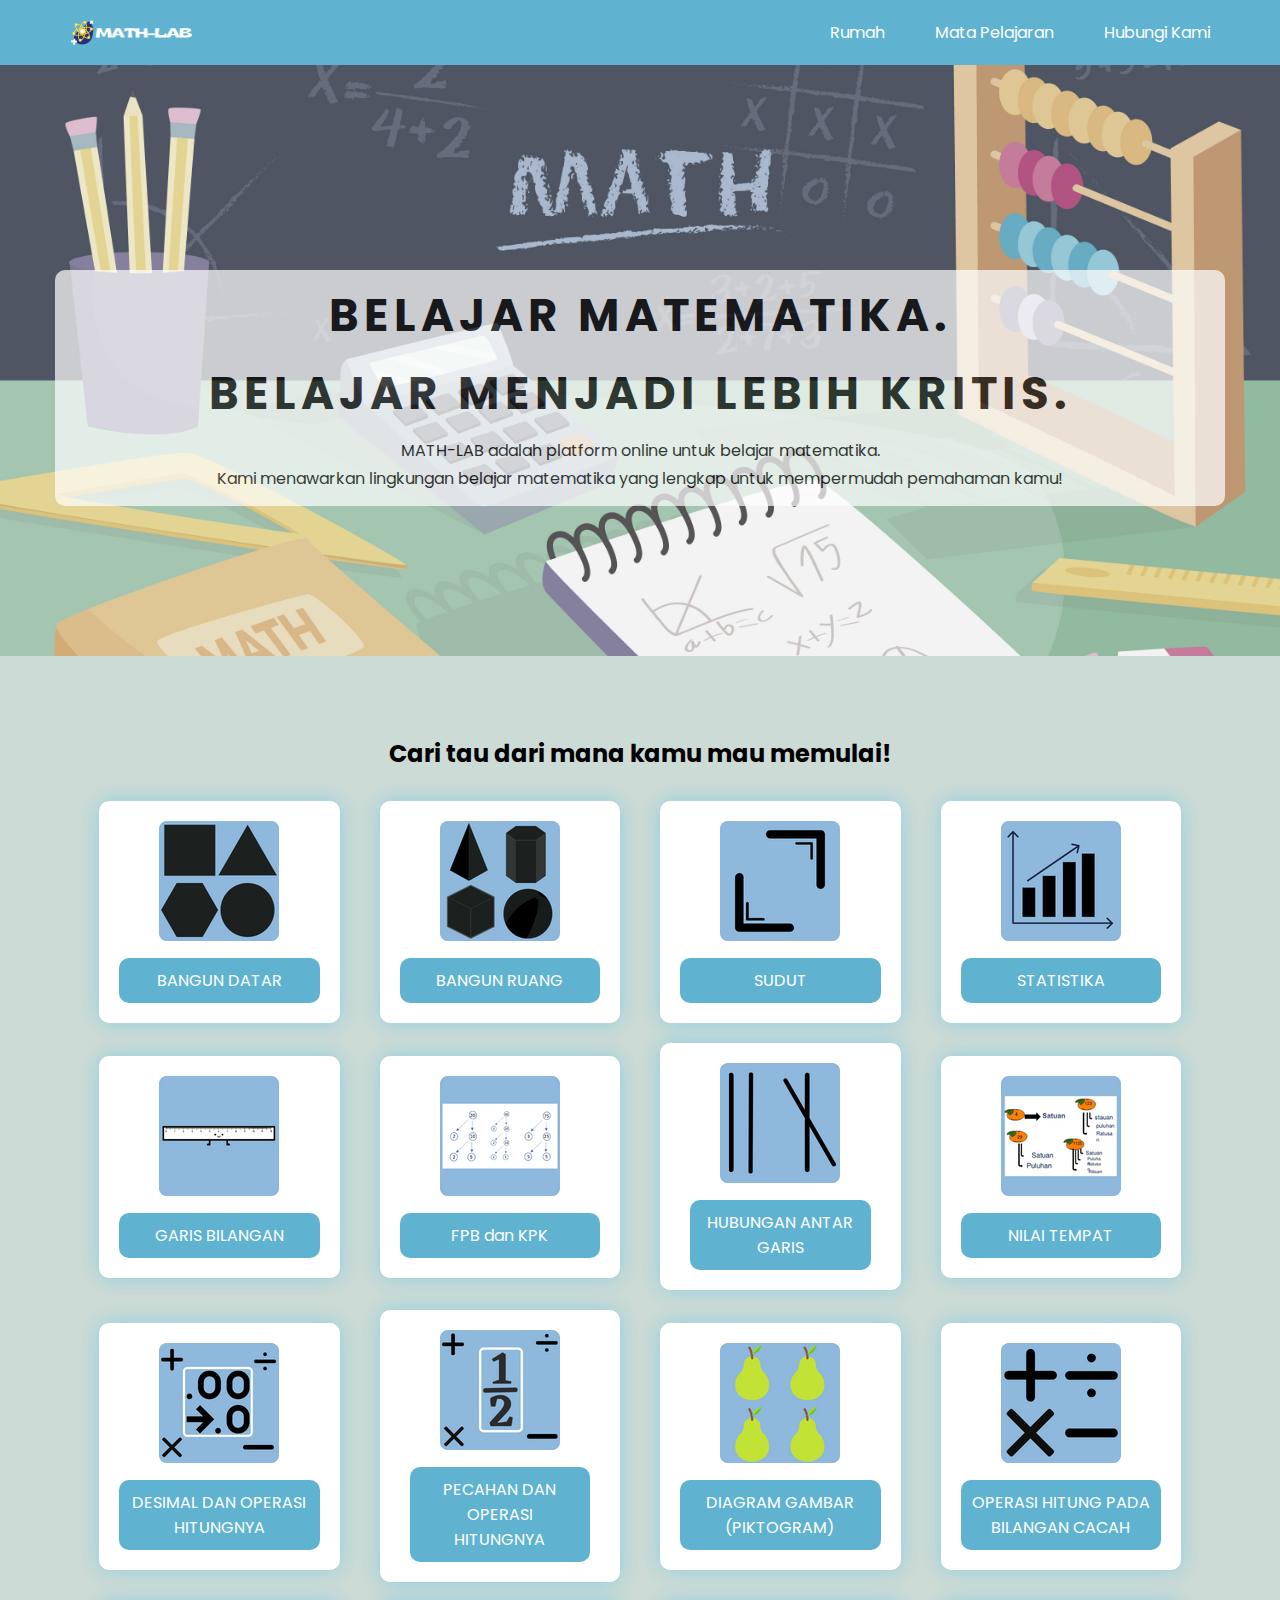
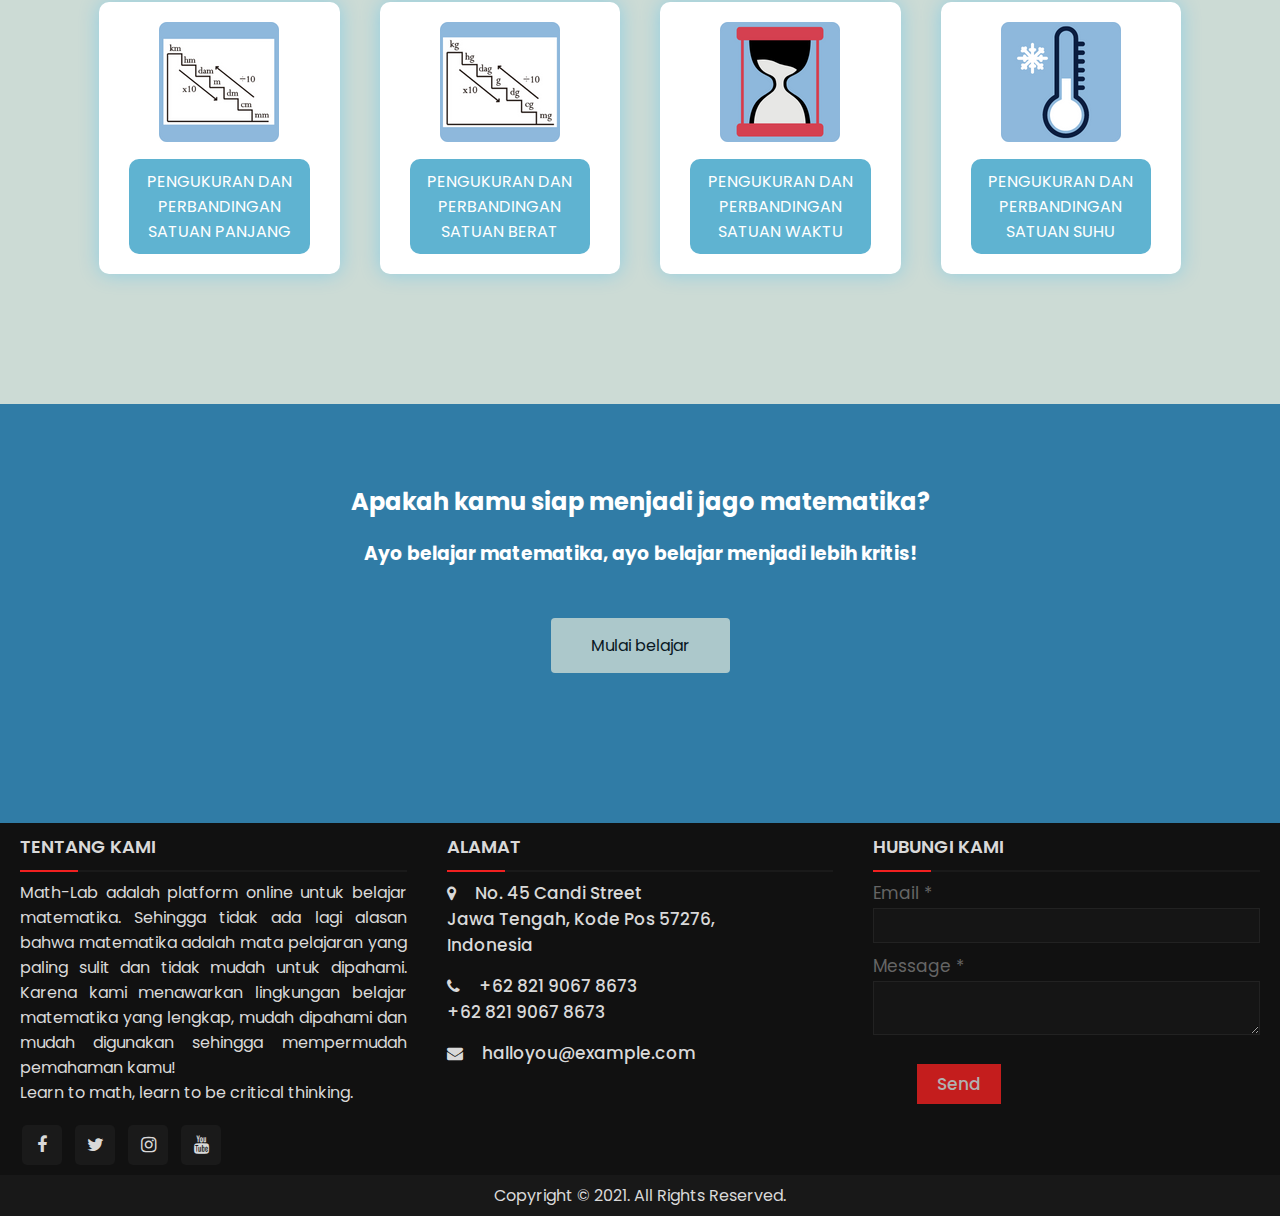
==== index.html @ 0534a2b9 "first commit" ====
<!DOCTYPE html>
<html>

<head>
  <meta charset="utf-8">
  <meta name="viewport" content="width=device-width, initial-scale=1.0">
  <title>Math-Lab</title>
  <link rel="icon" type="image/x-icon" href="logowebbrowser.png">
  <link rel="stylesheet" href="stylesheet.css">
  <link rel="stylesheet" href="responsive.css">
  <link rel="stylesheet" href="//maxcdn.bootstrapcdn.com/font-awesome/4.5.0/css/font-awesome.min.css">
  <link href="https://fonts.googleapis.com/css2?family=Coda&display=swap" rel="stylesheet">
  <link href="https://fonts.googleapis.com/css2?family=Poppins:wght@500&display=swap" rel="stylesheet">
</head>

<body>
  <header>
    <div class="container">
      <div class="header-left">
        <img class="logo" src="LOGOHEADER.png">
      </div>

      <div class="header-right">
        <a href="#">Rumah</a>
        <a href="#">Mata Pelajaran</a>
        <a href="#">Hubungi Kami</a>
      </div>

      <a href="#" class="menu-icon">
        <span class="fa fa-bars"></span>
      </a>

    </div>
  </header>
  <div class="top-wrapper">
    <div class="container bg-title">
      <h1>BELAJAR MATEMATIKA.</h1>
      <h1>BELAJAR MENJADI LEBIH KRITIS.</h1>
      <p>MATH-LAB adalah platform online untuk belajar matematika.</p>
      <p>Kami menawarkan lingkungan belajar matematika yang lengkap untuk mempermudah pemahaman kamu!</p>
    </div>
  </div>

  <div class="lesson-wrapper">
    <div class="container">
      <div class="heading">
        <h2>Cari tau dari mana kamu mau memulai!</h2>
      </div>

      <div class="container1">
        <div class="card">
          <img class="img1" src="icon1.png">
          <a href="#" class="btn-one">BANGUN DATAR</a>
        </div>

        <div class="card">
          <img class="img2" src="icon2.png">
          <a href="#" class="btn-two">BANGUN RUANG</a>
        </div>

        <div class="card">
          <img class="img4" src="icon4.png">
          <a href="#" class="btn-four">SUDUT</a>
        </div>

        <div class="card">
          <img class="img8" src="icon8.png">
          <a href="#" class="btn-eight">STATISTIKA</a>
        </div>
      </div>

      <div class="container2">
        <div class="card">
          <img class="img9" src="icon9.png">
          <a href="#" class="btn-nine">GARIS BILANGAN</a>
        </div>

        <div class="card">
          <img class="img10" src="icon10.png">
          <a href="#" class="btn-ten">FPB dan KPK</a>
        </div>

        <div class="card">
          <img class="img5" src="icon5.png">
          <a href="#" class="btn-five">HUBUNGAN ANTAR GARIS</a>
        </div>

        <div class="card">
          <img class="img12" src="icon12.png">
          <a href="#" class="btn-twelve">NILAI TEMPAT</a>
        </div>
      </div>

      <div class="container3">
        <div class="card">
          <img class="img6" src="icon6.png">
          <a href="#" class="btn-six">DESIMAL DAN OPERASI HITUNGNYA</a>
        </div>

        <div class="card">
          <img class="img7" src="icon7.png">
          <a href="#" class="btn-seven">PECAHAN DAN OPERASI HITUNGNYA</a>
        </div>

        <div class="card">
          <img class="img11" src="icon11.png">
          <a href="#" class="btn-eleven">DIAGRAM GAMBAR (PIKTOGRAM)</a>
        </div>

        <div class="card">
          <img class="img3" src="icon3.png">
          <a href="#" class="btn-three">OPERASI HITUNG PADA BILANGAN CACAH</a>
        </div>
      </div>

      <div class="container4">
        <div class="card">
          <img class="img13" src="icon13.png">
          <a href="#" class="btn-thirteen">PENGUKURAN DAN PERBANDINGAN SATUAN PANJANG</a>
        </div>

        <div class="card">
          <img class="img14" src="icon14.png">
          <a href="#" class="btn-fourteen">PENGUKURAN DAN PERBANDINGAN SATUAN BERAT</a>
        </div>

        <div class="card">
          <img class="img15" src="icon15.png">
          <a href="#" class="btn-fifteen">PENGUKURAN DAN PERBANDINGAN SATUAN WAKTU</a>
        </div>

        <div class="card">
          <img class="img16" src="icon16.png">
          <a href="#" class="btn-sixteen">PENGUKURAN DAN PERBANDINGAN SATUAN SUHU</a>
        </div>
      </div>
    </div>
    <div class: "clear"></div>
  </div>

  <div class="message-wrapper">
    <div class="container">
      <div class="heading1">
        <h2>Apakah kamu siap menjadi jago matematika?</h2>
        <h3>Ayo belajar matematika, ayo belajar menjadi lebih kritis!</h3>
      </div>
      <span href="#" class="btn message">Mulai belajar</span>
    </div>
  </div>

  <footer>
    <div class="main-content">
      <div class="left box">
        <h2>Tentang Kami</h2>
        <div class="content">
          <p>Math-Lab adalah platform online untuk belajar matematika. Sehingga tidak ada lagi alasan bahwa matematika
            adalah mata pelajaran yang paling sulit dan tidak mudah untuk dipahami. Karena kami menawarkan lingkungan
            belajar matematika yang lengkap, mudah dipahami dan mudah digunakan sehingga mempermudah pemahaman kamu!</p>
          <p>Learn to math, learn to be critical thinking.</p>
          <div class="social">
            <a href="#"><span class="fa fa-facebook-f"></span></a>
            <a href="#"><span class="fa fa-twitter"></span></a>
            <a href="#"><span class="fa fa-instagram"></span></a>
            <a href="#"><span class="fa fa-youtube"></span></a>
          </div>
        </div>
      </div>

      <div class="center box">
        <h2>Alamat</h2>
        <div class="content">
          <div class="place">
            <span class="fa fa-map-marker"></span>
            <span class="text">No. 45 Candi Street<br>Jawa Tengah, Kode Pos 57276,<br>Indonesia</span>
          </div>
          <div class="phone">
            <span class="fa fa-phone"></span>
            <span class="text">+62 821 9067 8673<br>+62 821 9067 8673</span>
          </div>
          <div class="email">
            <span class="fa fa-envelope"></span>
            <span class="text">halloyou@example.com</span>
          </div>
        </div>
      </div>

      <div class="right box">
        <h2>Hubungi Kami</h2>
        <div class="content">
          <form action="#">
            <div class="email">
              <div class="text">Email *</div>
              <input type="email" required>
            </div>
            <div class="msg">
              <div class="text">Message *</div>
              <textarea rows="2" cols="25" required></textarea>
            </div>
            <div class="btn">
              <button type="submit">Send</button>
            </div>
          </form>
        </div>
      </div>
    </div>
  </footer>

  <div class="copyrightText">
    <p>Copyright © 2021. All Rights Reserved.</p>
  </div>
</body>

</html>
---- stylesheet.css ----
/* Mulai code Anda dari baris terakhir */

* {
  box-sizing: border-box;
}

html, body,
ul, ol, li,
h1, h2, h3, h4, h5, h6, p, div {
  margin: 0;
  padding: 0;
}

body {
  font-family: 'Poppins', sans-serif;
  justify-content: center;
  align-items: center;
  width: 100%;
}

.bg-title {
  background-color: white;
  opacity: 0.7;
  border-radius: 10px;
  padding-bottom: 12px !important;
  padding-top: 12px !important;
}

.menu-icon {
  display: none;
}

a {
  text-decoration: none;
}

.clear {
  clear: left;
}

.container {
  max-width: 1170px;
  padding: 0 15px;
  margin: 0 auto;
}

.container p {
  font-size: 16px;
}

.top-wrapper {
  padding: 270px 0 150px 0;
  background-image: url(DESAINHEADER.png);
  background-size: cover;
  color: white;
  text-align: center;
}

.top-wrapper h1 {
  font-size: 45px;
  letter-spacing: 5px;
  margin-bottom: 10px;
  color: black;
}

.top-wrapper p {
  margin-bottom: 3px;
  color: black;
}

.btn-wrapper {
  text-align: center;
  margin: 20px 0;
}

.btn {
  padding: 12px 24px;
  color: #ffffff;
  display: inline-block;
  opacity: 0.8;
  border-radius: 4px;
  text-align: center;
}

.btn:hover {
  opacity: 1;
}

.fa {
  margin-right: 5px;
}

header {
  height: 65px;
  width: 100%;
  background-color: #5FB3D1;
  position :fixed;
  top: 0;
  z-index: 10;
}

.logo {
  width: 124px;
  margin-top: 20px;
}

.header-left {
  float: left;
}

.header-right {
  float: right;
  margin-right: -25px;
  font-family: 'Coda', cursive;
}

.header-right a {
  line-height: 65px;
  padding: 0 25px;
  display: block;
  float: left;
  transition: all 0.5s;
  color: white;
}

.header-right a:hover {
  background-color: rgba(255, 255, 255, 0.3);
}

/* lESSON */
.lesson-wrapper {
  padding-bottom: 120px;
  padding-left: 5%;
  padding-right: 5%;
  background-color: #CCDBD5;
  text-align: center;
  max-width: 100%;
  margin: 0 auto;
}

.heading h2{
  padding-top: 80px;
  padding-bottom: 20px;
  color: black;
}

.heading h3 {
  padding-bottom: 50px;
  color: #ffffff;
}

.heading1 h2{
  padding-top: 80px;
  padding-bottom: 20px;
  color: #ffffff;
}

.heading1 h3 {
  padding-bottom: 50px;
  color: #ffffff;
}

.container1, .container2, .container3, .container4{
  align-items: center;
  justify-content: space-between;
  display: flex;
}

.card {
  background: #ffffff;
  border-radius: 10px;
  box-shadow: 0 0 20px rgba(0, 174, 255, 0.3);
  flex: 1 1 21rem;
  margin: 10px 20px;
}

.btn-one, .btn-two, .btn-four, .btn-eight {
  margin: 10px 20px;
  margin-bottom: 20px;
  padding-top:10px;
  padding-bottom: 10px;
  line-height: 25px;
  background-color: #5FB3D1;
  display: block;
  color: #ffffff;
  transition: all 0.5s;
  border-radius: 10px;
}
.btn-one:hover, .btn-two:hover, .btn-four:hover, .btn-eight:hover {
  background-color: #307CA6;
}
.img1, .img2, .img4, .img8 {
  padding-top: 20px;
}

.btn-sixteen, .btn-fifteen, .btn-fourteen, .btn-thirteen{
  margin: 10px 30px;
  margin-bottom: 20px;
  padding-top:10px;
  padding-bottom: 10px;
  line-height: 25px;
  background-color: #5FB3D1;
  display: block;
  color: #ffffff;
  transition: all 0.5s;
  border-radius: 10px;
}
.btn-sixteen:hover, .btn-fifteen:hover, .btn-fourteen:hover, .btn-thirteen:hover{
  background-color: #307CA6;
}
.img16, .img15, .img14, .img13 {
  padding-top: 20px;
}

.btn-three, .btn-eleven, .btn-six{
  margin: 10px 20px;
  margin-bottom: 20px;
  padding-top:10px;
  padding-bottom: 10px;
  line-height: 25px;
  background-color: #5FB3D1;
  display: block;
  color: #ffffff;
  transition: all 0.5s;
  border-radius: 10px;
}
.btn-three:hover, .btn-eleven:hover, .btn-six:hover {
  background-color: #307CA6;
}
.img3, .img11, .img6 {
  padding-top: 20px;
}

.btn-seven {
  margin: 10px 30px;
  margin-bottom: 20px;
  padding-top:10px;
  padding-right: 10px;
  padding-left: 10px;
  padding-bottom: 10px;
  line-height: 25px;
  background-color: #5FB3D1;
  display: block;
  color: #ffffff;
  transition: all 0.5s;
  border-radius: 10px;
}
.btn-seven:hover {
  background-color: #307CA6;
}
.img7 {
  padding-top: 20px;
}

.btn-twelve, .btn-ten, .btn-nine {
  margin: 10px 20px;
  margin-bottom: 20px;
  padding-top:10px;
  padding-bottom: 10px;
  line-height: 25px;
  background-color: #5FB3D1;
  display: block;
  color: #ffffff;
  transition: all 0.5s;
  border-radius: 10px;
}
.btn-twelve:hover, .btn-ten:hover, .btn-nine:hover {
  background-color: #307CA6;
}
.img12, .img10, .img9 {
  padding-top: 20px;
}

.btn-five {
  margin: 10px 30px;
  margin-bottom: 20px;
  padding-top:10px;
  padding-right: 10px;
  padding-left: 10px;
  padding-bottom: 10px;
  line-height: 25px;
  background-color: #5FB3D1;
  display: block;
  color: #ffffff;
  transition: all 0.5s;
  border-radius: 10px;
}
.btn-five:hover {
  background-color: #307CA6;
}
.img5 {
  padding-top: 20px;
}


/* MESSAGE */
.message-wrapper {
  padding-bottom: 150px;
  text-align: center;
  background-color: #307CA6;
}

.message {
  padding: 15px 40px;
  background-color: #CCDBD5;
  cursor: pointer;
  box-shadow: 0 7px #307CA6;
}

.message:active {
  position: relative;
  top: 7px;
  box-shadow: none;
}

.message {
  color: black;
}

/* FOOTER */
*{
  margin: 0;
  padding: 0;
  color: #d9d9d9;
  box-sizing: border-box;
  font-family: 'Poppins', sans-serif;
}
.content1{
  position: relative;
  margin: 130px auto;
  text-align: center;
  padding: 0 20px;
}
.content1 .text{
  font-size: 2.5rem;
  font-weight: 600;
  color: #202020;
}
.content1 .p{
  font-size: 2.1875rem;
  font-weight: 600;
  color: #202020;
}
footer{
  bottom: 0px;
  width: 100%;
  background: #111;
}
.main-content{
  display: flex;
}
.main-content .box{
  flex-basis: 50%;
  padding: 10px 20px;
}
.box h2{
  font-size: 1.125rem;
  font-weight: 600;
  text-transform: uppercase;
}
.box .content{
  margin: 20px 0 0 0;
  position: relative;
}
.box .content:before{
  position: absolute;
  content: '';
  top: -10px;
  height: 2px;
  width: 100%;
  background: #1a1a1a;
}
.box .content:after{
  position: absolute;
  content: '';
  height: 2px;
  width: 15%;
  background: #f12020;
  top: -10px;
}
.left .content p{
  text-align: justify;
}
.left .content .social{
  margin: 20px 0 0 0;
}
.left .content .social a{
  padding: 0 2px;
}
.left .content .social a span{
  height: 40px;
  width: 40px;
  background: #1a1a1a;
  line-height: 40px;
  text-align: center;
  font-size: 18px;
  border-radius: 5px;
  transition: 0.3s;
}
.left .content .social a span:hover{
  background: #f12020;
}
.center .content .fas{
  font-size: 1.4375rem;
  background: #1a1a1a;
  height: 45px;
  width: 45px;
  line-height: 45px;
  text-align: center;
  border-radius: 50%;
  transition: 0.3s;
  cursor: pointer;
}
.center .content .fas:hover{
  background: #f12020;
}
.center .content .text{
  font-size: 1.0625rem;
  font-weight: 500;
  padding-left: 10px;
}
.center .content .phone{
  margin: 15px 0;
}
.right form .text{
  font-size: 1.0625rem;
  margin-bottom: 2px;
  color: #656565;
}
.right form .msg{
  margin-top: 10px;
}
.right form input, .right form textarea{
  width: 100%;
  font-size: 1.0625rem;
  background: #151515;
  padding-left: 10px;
  border: 1px solid #222222;
}
.right form input:focus,
.right form textarea:focus{
  outline-color: #3498db;
}
.right form input{
  height: 35px;
}
.right form .btn{
  margin-top: 10px;
}
.right form .btn button{
  height: 40px;
  width: 100%;
  border: none;
  outline: none;
  background: #f12020;
  font-size: 1.0625rem;
  font-weight: 500;
  cursor: pointer;
  transition: .3s;
  margin-right: 20px;
  margin-left: 20px;
}
.right form .btn button:hover{
  background: #000;
}
.bottom center{
  padding: 5px;
  font-size: 0.9375rem;
  background: #151515;
}
.bottom center span{
  color: #656565;
}
.bottom center a{
  color: #f12020;
  text-decoration: none;
}
.bottom center a:hover{
  text-decoration: underline;
}

.copyrightText {
  width: 100%;
  background: #181818;
  padding: 8px 100px;
  text-align: center;
  color: #999;
}

.clear {
  clear: left;
}
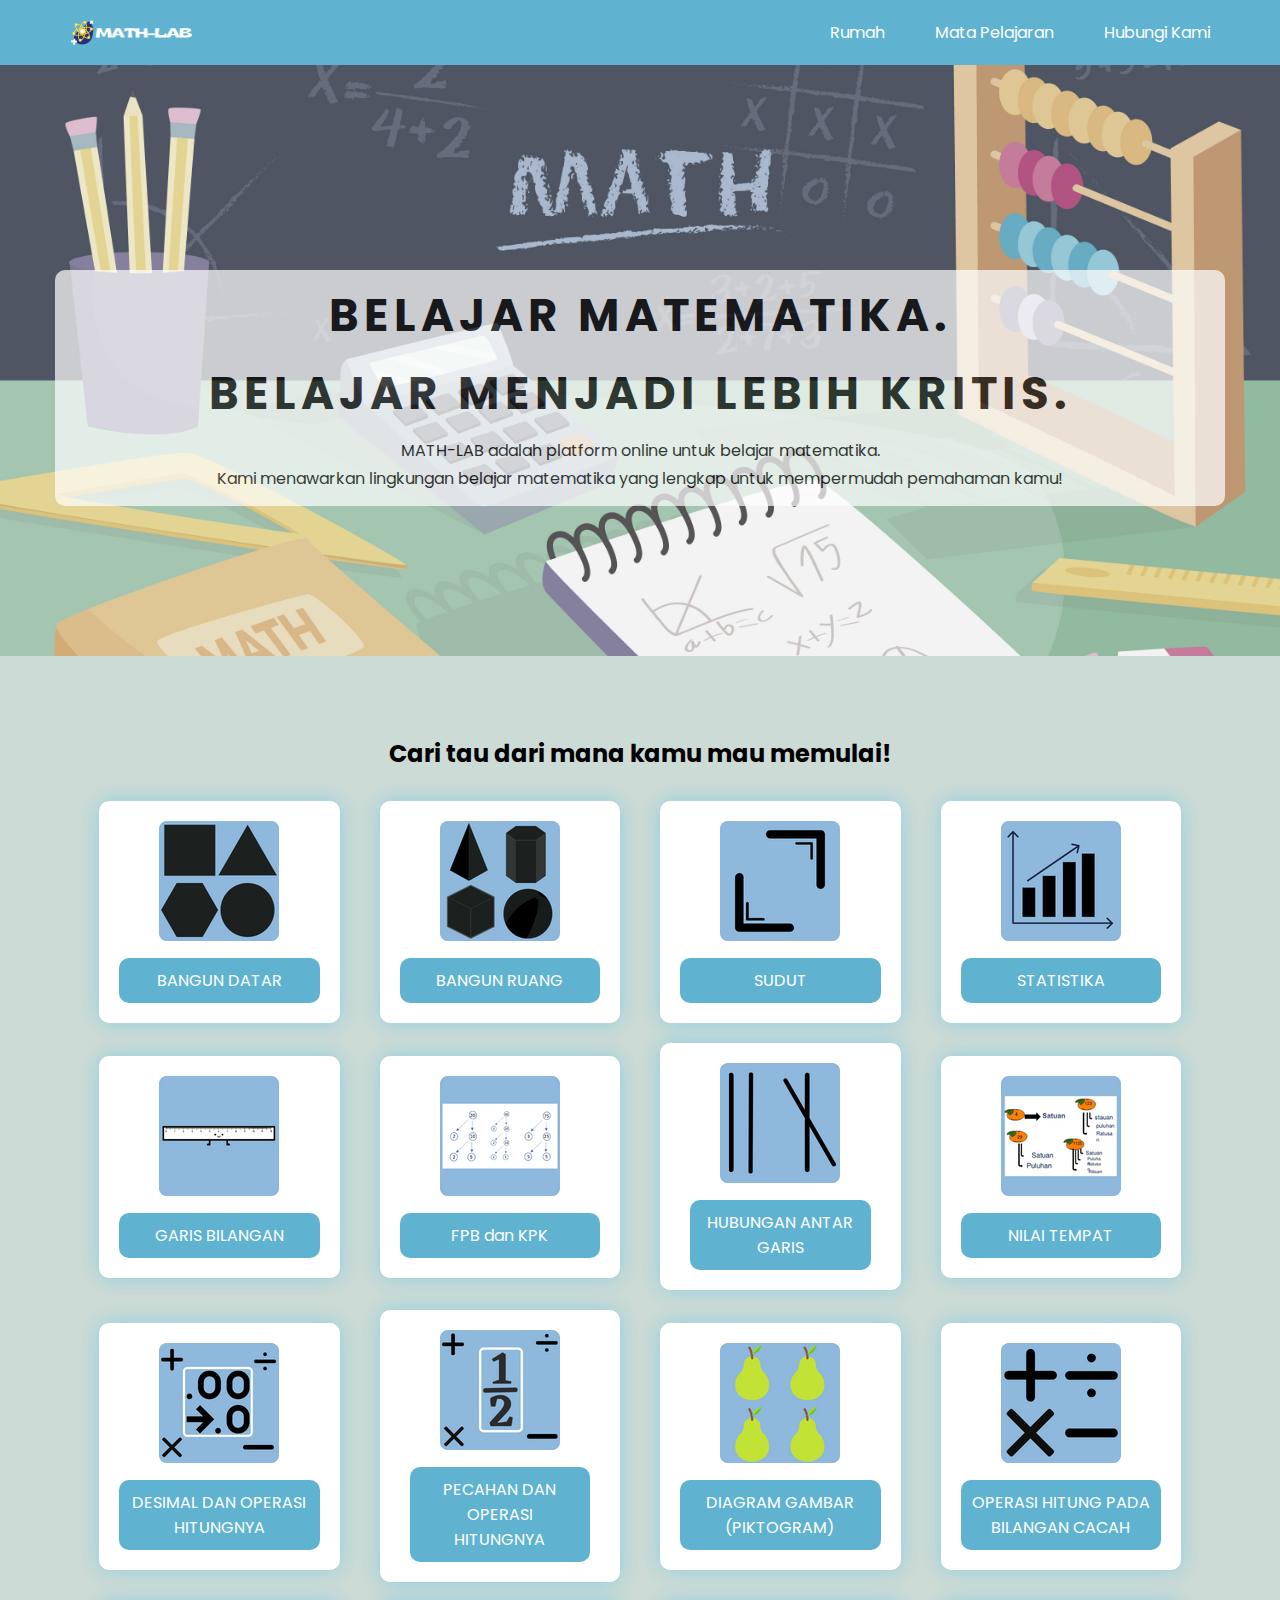
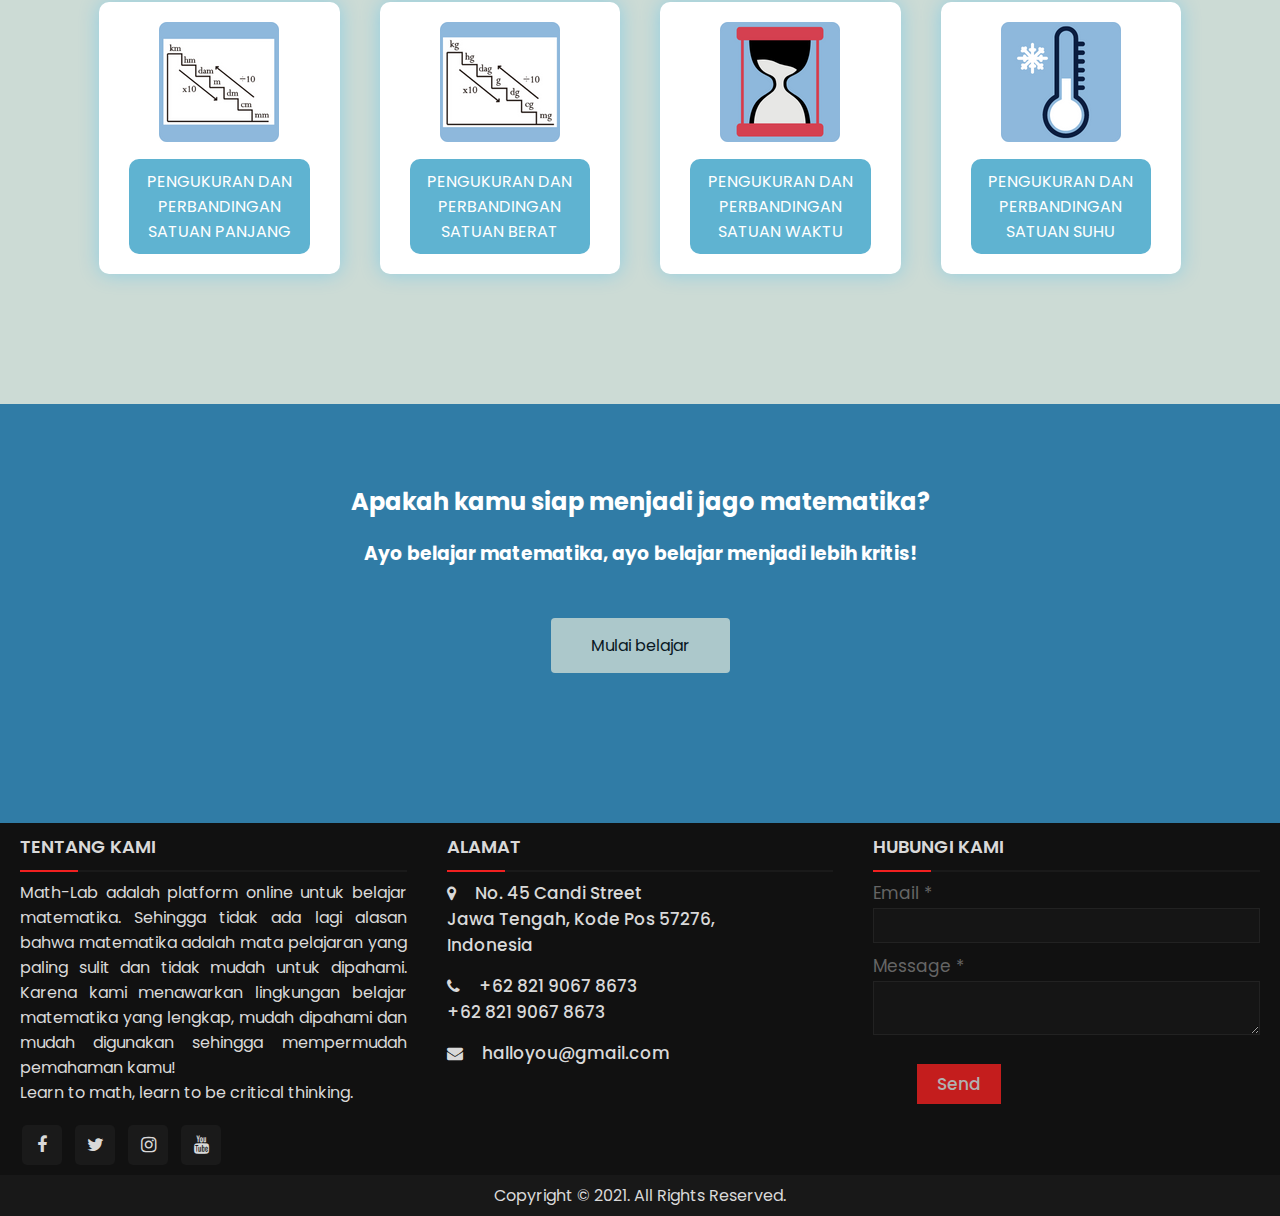
==== commit 6639b445: "second commit" ====
--- a/index.html
+++ b/index.html
@@ -179,7 +179,7 @@
           </div>
           <div class="email">
             <span class="fa fa-envelope"></span>
-            <span class="text">halloyou@example.com</span>
+            <span class="text">halloyou@gmail.com</span>
           </div>
         </div>
       </div>
@@ -210,4 +210,4 @@
   </div>
 </body>
 
-</html>+</html>
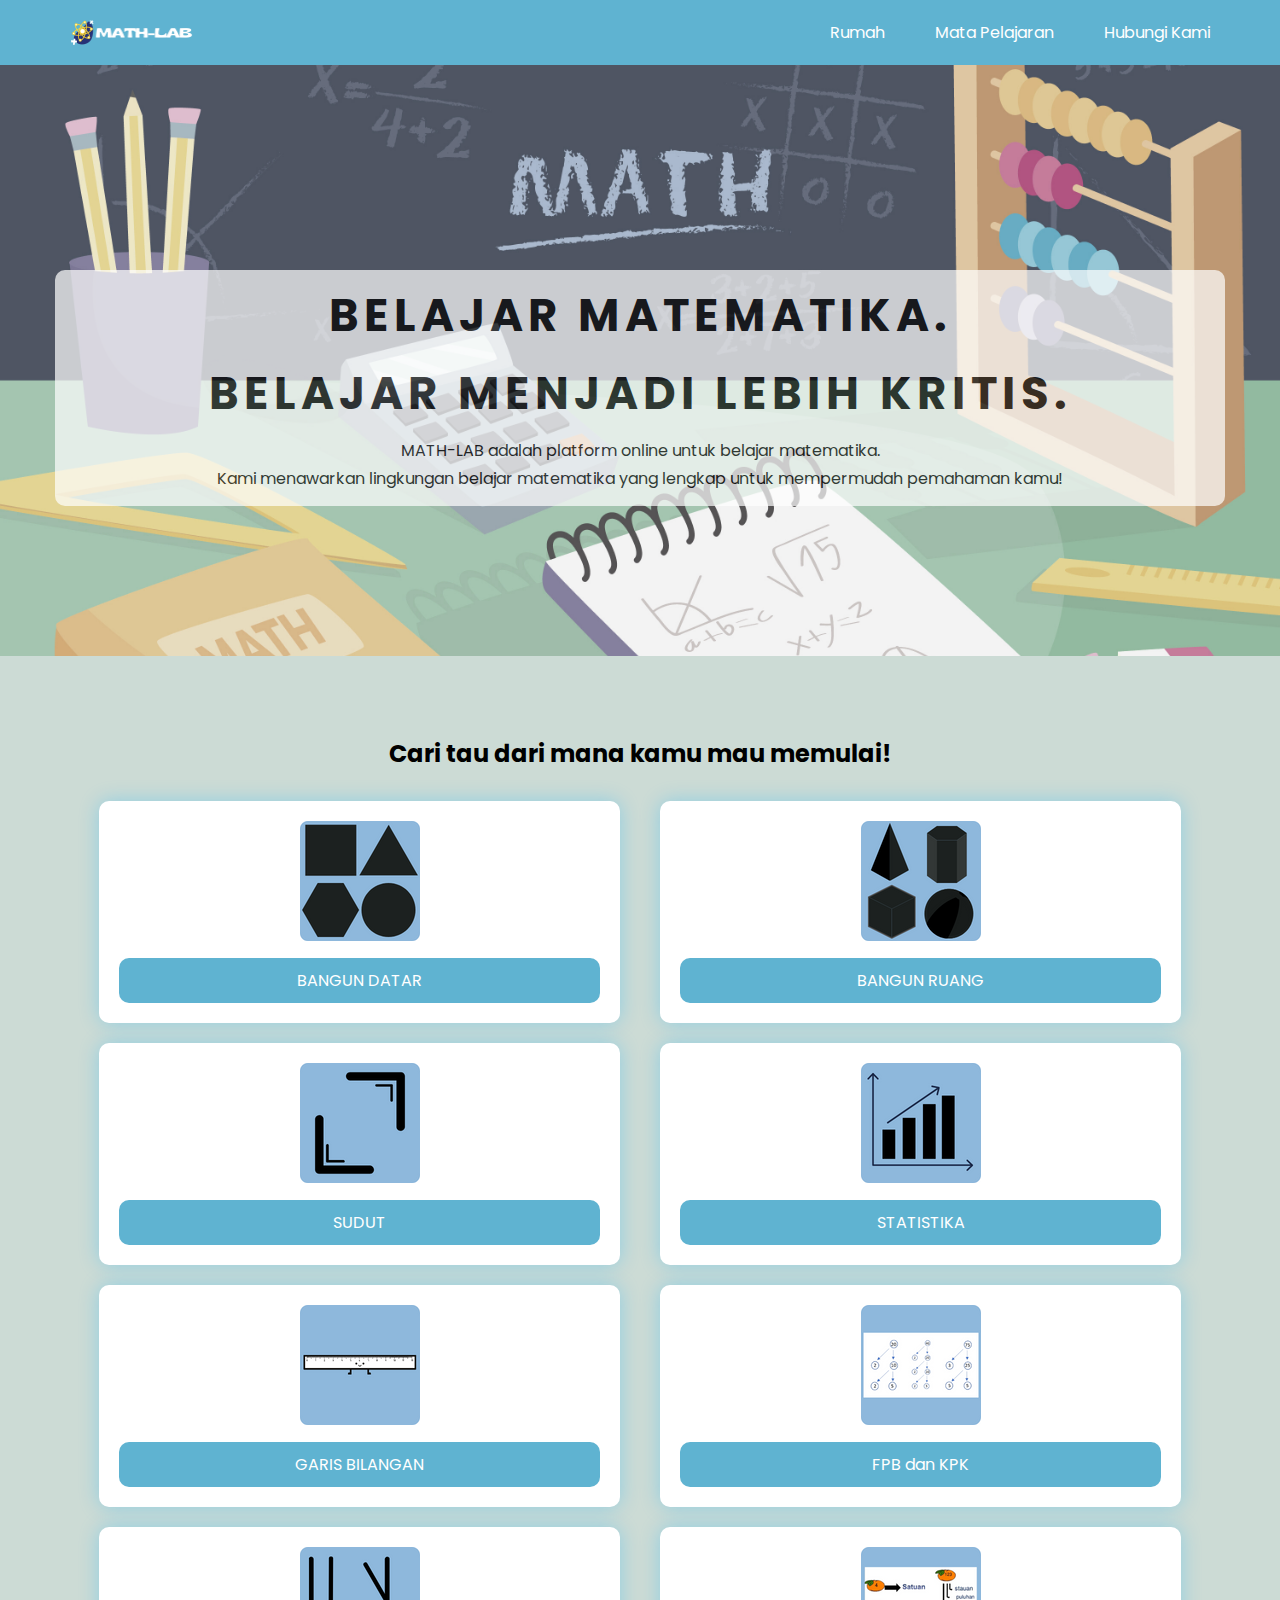
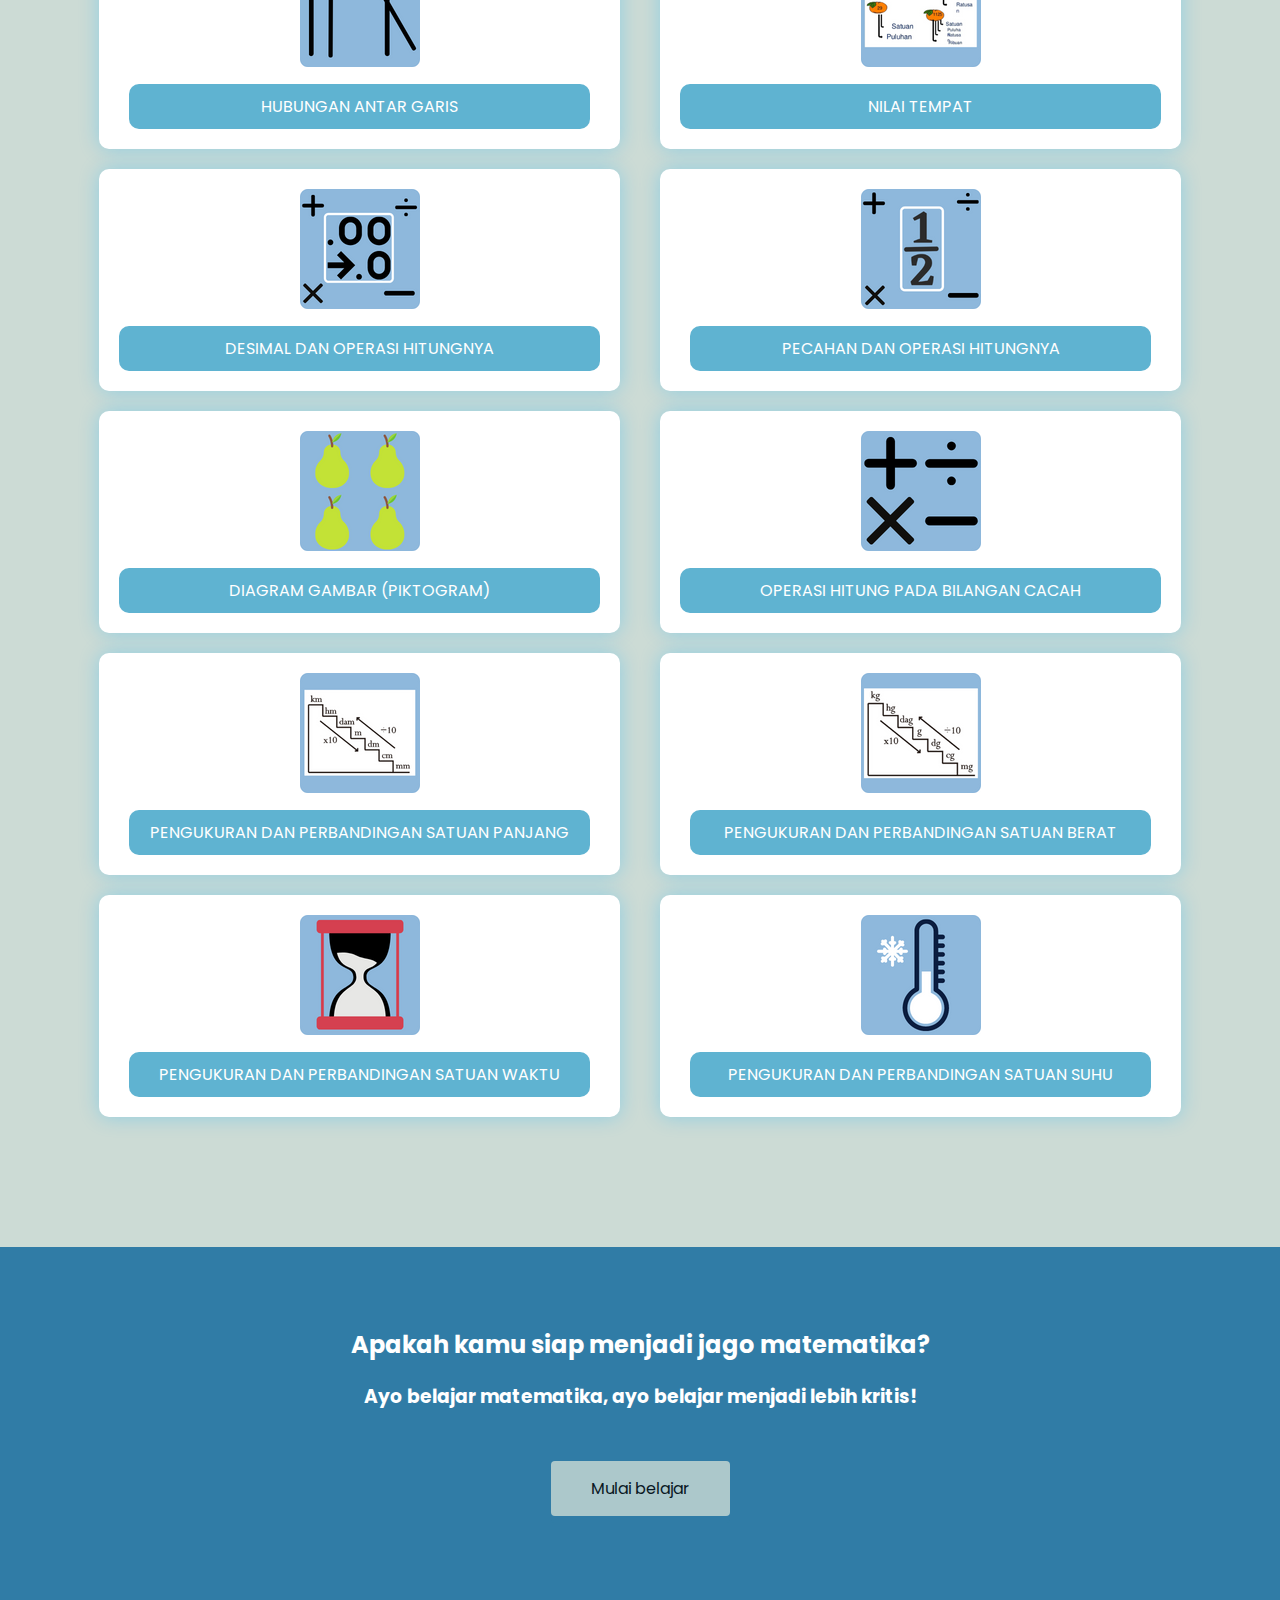
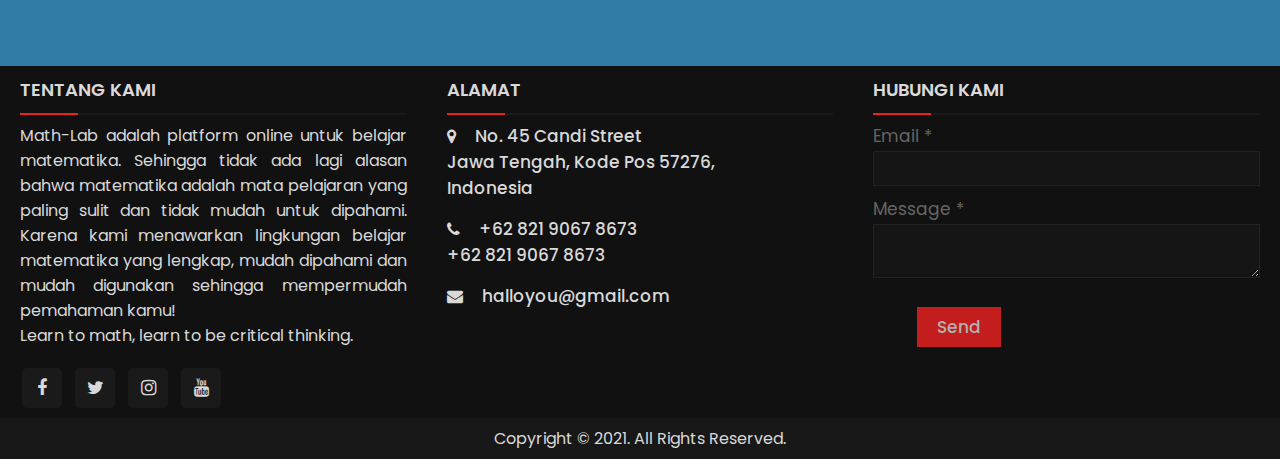
==== commit 47502a9a: "Add 3 files" ====
--- a/index.html
+++ b/index.html
@@ -47,7 +47,9 @@
         <h2>Cari tau dari mana kamu mau memulai!</h2>
       </div>
 
+      <!-- lessions -->
       <div class="container1">
+        <!-- lession -->
         <div class="card">
           <img class="img1" src="icon1.png">
           <a href="#" class="btn-one">BANGUN DATAR</a>
@@ -67,9 +69,7 @@
           <img class="img8" src="icon8.png">
           <a href="#" class="btn-eight">STATISTIKA</a>
         </div>
-      </div>
-
-      <div class="container2">
+
         <div class="card">
           <img class="img9" src="icon9.png">
           <a href="#" class="btn-nine">GARIS BILANGAN</a>
@@ -89,9 +89,7 @@
           <img class="img12" src="icon12.png">
           <a href="#" class="btn-twelve">NILAI TEMPAT</a>
         </div>
-      </div>
-
-      <div class="container3">
+
         <div class="card">
           <img class="img6" src="icon6.png">
           <a href="#" class="btn-six">DESIMAL DAN OPERASI HITUNGNYA</a>
@@ -111,9 +109,7 @@
           <img class="img3" src="icon3.png">
           <a href="#" class="btn-three">OPERASI HITUNG PADA BILANGAN CACAH</a>
         </div>
-      </div>
-
-      <div class="container4">
+
         <div class="card">
           <img class="img13" src="icon13.png">
           <a href="#" class="btn-thirteen">PENGUKURAN DAN PERBANDINGAN SATUAN PANJANG</a>
@@ -149,7 +145,8 @@
   </div>
 
   <footer>
-    <div class="main-content">
+    <div class="main-content footerHome">
+
       <div class="left box">
         <h2>Tentang Kami</h2>
         <div class="content">
@@ -210,4 +207,4 @@
   </div>
 </body>
 
-</html>
+</html>--- a/stylesheet.css
+++ b/stylesheet.css
@@ -160,10 +160,11 @@
   color: #ffffff;
 }
 
-.container1, .container2, .container3, .container4{
+.container1 {
   align-items: center;
   justify-content: space-between;
   display: flex;
+  flex-wrap: wrap;
 }
 
 .card {
@@ -292,7 +293,6 @@
   padding-top: 20px;
 }
 
-
 /* MESSAGE */
 .message-wrapper {
   padding-bottom: 150px;
@@ -346,9 +346,24 @@
   width: 100%;
   background: #111;
 }
+
+.left .box .right .center {
+  display: flex;
+  flex: 1;
+  min-width: 340px;
+  margin: 10px;
+  flex-direction: column;
+  padding: 18px;
+}
+
 .main-content{
   display: flex;
 }
+
+.footerHome  {
+  display: flex;
+}
+
 .main-content .box{
   flex-basis: 50%;
   padding: 10px 20px;
--- a/responsive.css
+++ b/responsive.css
@@ -0,0 +1,80 @@
+/* Untuk Tablet */
+@media all and (max-width: 1000px) {
+
+.lesson-wrapper{
+width: 50%;
+margin-bottom: 50px;
+}
+
+.footer-content {
+  justify-content: center;
+  align-items: center;
+}
+
+* {
+box-sizing: border-box;
+}
+
+.top-wrapper h1 {
+font-size: 32px;
+}
+
+.heading h2 {
+font-size: 20px;
+}
+
+}
+
+/* Untuk Smartphone */
+@media all and (max-width: 670px) {
+
+.lesson-wrapper {
+width: 100%;
+}
+
+.header-right {
+display: none;
+}
+
+.menu-icon {
+display: block;
+}
+
+.top-wrapper {
+text-align: left;
+}
+
+.top-wrapper h1 {
+font-size: 24px;
+line-height: 36px;
+}
+
+.top-wrapper p {
+font-size: 14px;
+line-height: 20px;
+}
+
+}
+
+
+@media screen and (max-width: 900px) {
+
+footer{
+position: relative;
+bottom: 0px;
+}
+
+.main-content{
+flex-wrap: wrap;
+flex-direction: column;
+}
+
+.main-content .box{
+margin: 5px 0;
+}
+
+.copyrightText {
+padding: 8px 40px;
+}
+
+}